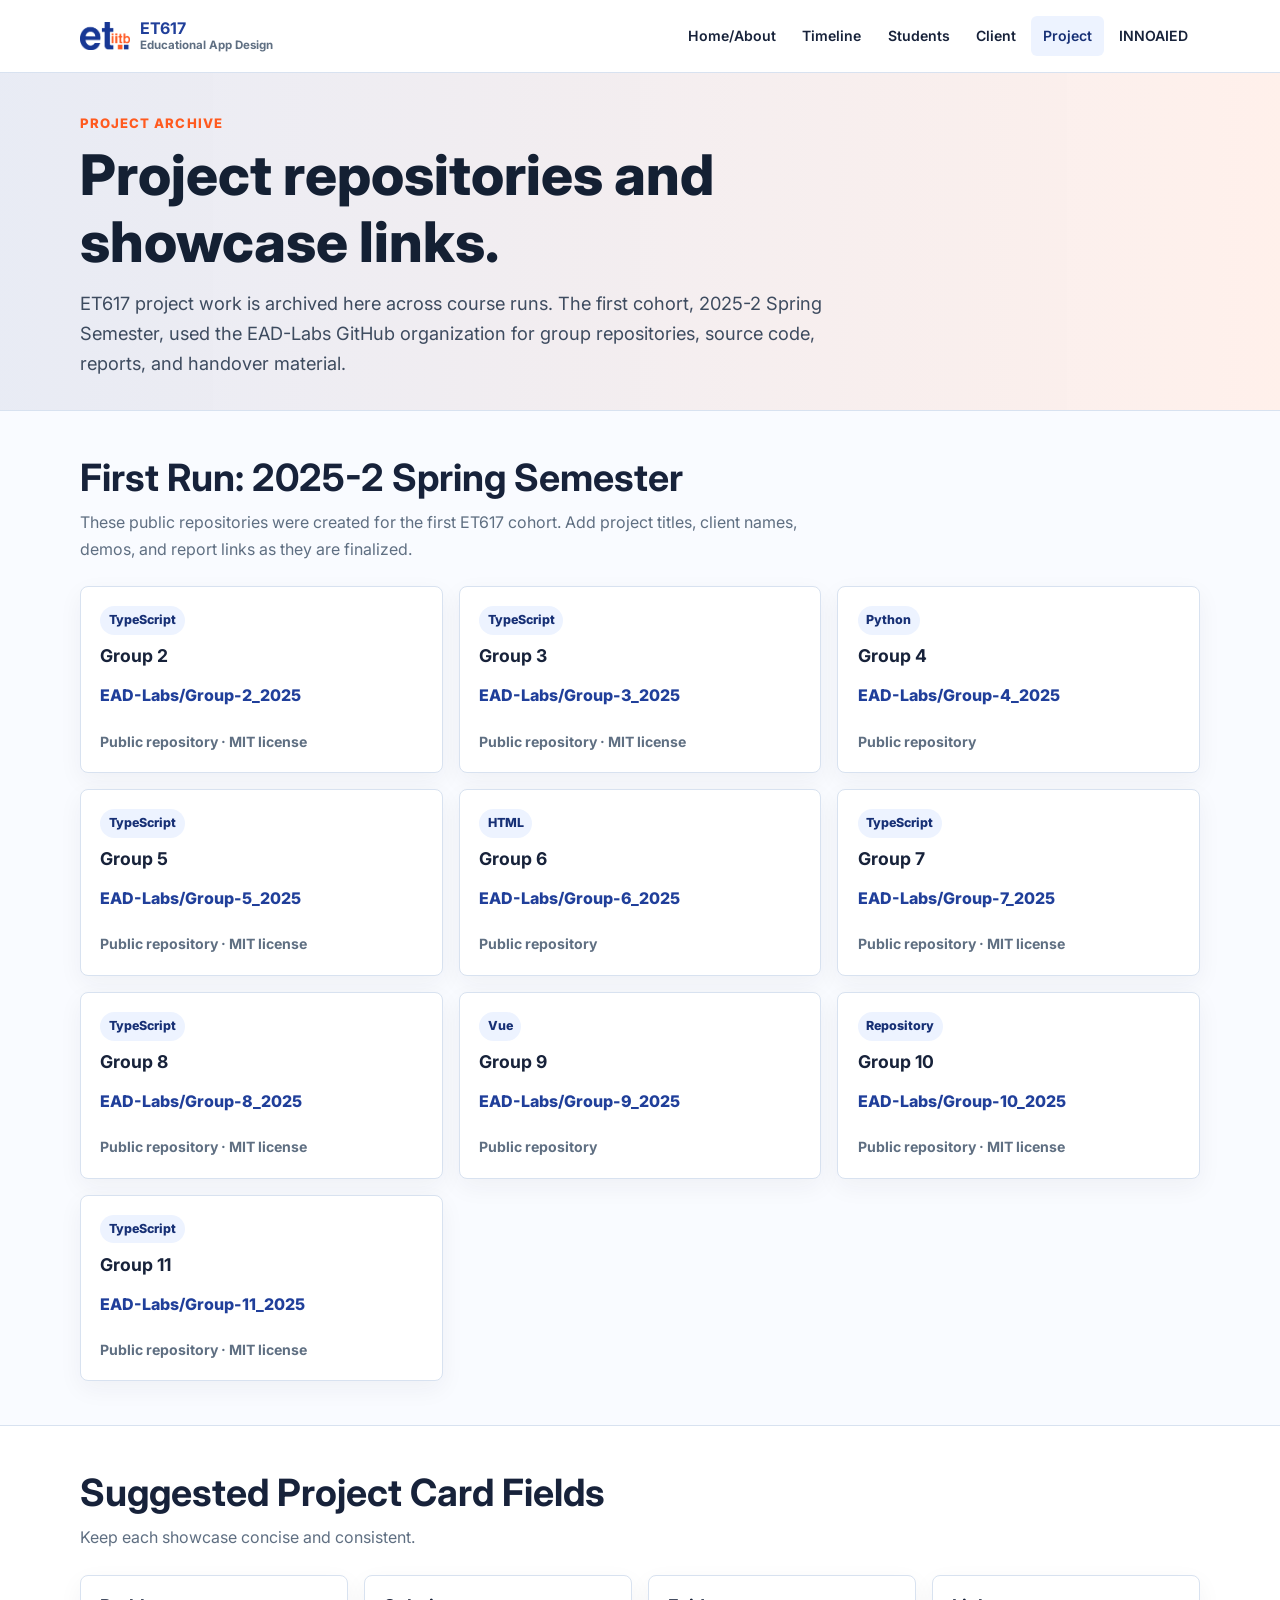
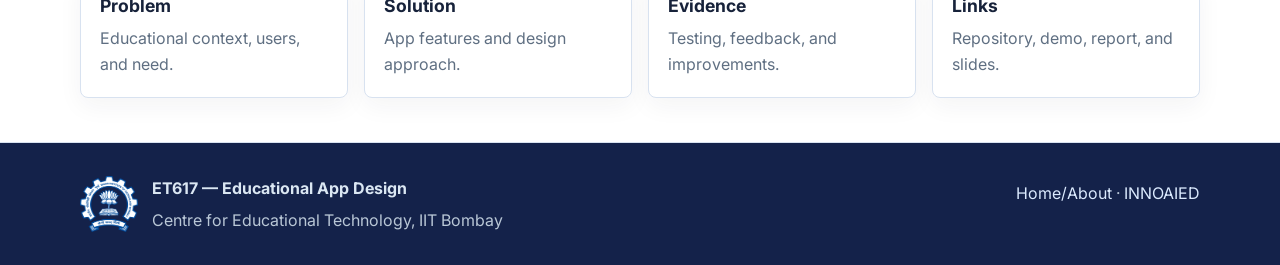
==== projects.html @ a7911dcd "Build ET617 course portal" ====
<!DOCTYPE html>
<html lang="en">
<head>
  <meta charset="UTF-8">
  <meta name="viewport" content="width=device-width, initial-scale=1.0">
  <meta name="description" content="ET617 project archive, repositories, and showcase links across course runs.">
  <title>Projects · ET617</title>
  <link rel="preconnect" href="https://fonts.googleapis.com">
  <link rel="preconnect" href="https://fonts.gstatic.com" crossorigin>
  <link href="https://fonts.googleapis.com/css2?family=Inter:wght@400;500;600;700;800&display=swap" rel="stylesheet">
  <link rel="stylesheet" href="style.css">
</head>
<body>
  <a class="skip-link" href="#main">Skip to main content</a>
  <header class="site-header"><nav class="nav-wrap" aria-label="Primary navigation"><a class="brand" href="index.html"><img src="logo/Et-Logo-2.png" alt="ET logo"><span><strong>ET617</strong><small>Educational App Design</small></span></a><input class="nav-toggle" type="checkbox" id="nav-toggle" aria-label="Toggle navigation"><label class="nav-button" for="nav-toggle" aria-label="Toggle navigation menu"><span aria-hidden="true"></span></label><ul class="nav-menu"><li><a href="index.html">Home/About</a></li><li><a href="timeline.html">Timeline</a></li><li><a href="students.html">Students</a></li><li><a href="clients.html">Client</a></li><li><a href="projects.html" aria-current="page">Project</a></li><li><a href="innoaied.html">INNOAIED</a></li></ul></nav></header>
  <main id="main">
    <section class="hero"><div class="container"><p class="eyebrow">Project archive</p><h1>Project repositories and showcase links.</h1><p class="lead">ET617 project work is archived here across course runs. The first cohort, 2025-2 Spring Semester, used the EAD-Labs GitHub organization for group repositories, source code, reports, and handover material.</p></div></section>
    <section class="section">
      <div class="container">
        <div class="section-header"><h2>First Run: 2025-2 Spring Semester</h2><p>These public repositories were created for the first ET617 cohort. Add project titles, client names, demos, and report links as they are finalized.</p></div>
        <div class="grid three">
          <article class="card repo-card"><span class="tag">TypeScript</span><h3>Group 2</h3><a href="https://github.com/EAD-Labs/Group-2_2025">EAD-Labs/Group-2_2025</a><p class="meta">Public repository · MIT license</p></article>
          <article class="card repo-card"><span class="tag">TypeScript</span><h3>Group 3</h3><a href="https://github.com/EAD-Labs/Group-3_2025">EAD-Labs/Group-3_2025</a><p class="meta">Public repository · MIT license</p></article>
          <article class="card repo-card"><span class="tag">Python</span><h3>Group 4</h3><a href="https://github.com/EAD-Labs/Group-4_2025">EAD-Labs/Group-4_2025</a><p class="meta">Public repository</p></article>
          <article class="card repo-card"><span class="tag">TypeScript</span><h3>Group 5</h3><a href="https://github.com/EAD-Labs/Group-5_2025">EAD-Labs/Group-5_2025</a><p class="meta">Public repository · MIT license</p></article>
          <article class="card repo-card"><span class="tag">HTML</span><h3>Group 6</h3><a href="https://github.com/EAD-Labs/Group-6_2025">EAD-Labs/Group-6_2025</a><p class="meta">Public repository</p></article>
          <article class="card repo-card"><span class="tag">TypeScript</span><h3>Group 7</h3><a href="https://github.com/EAD-Labs/Group-7_2025">EAD-Labs/Group-7_2025</a><p class="meta">Public repository · MIT license</p></article>
          <article class="card repo-card"><span class="tag">TypeScript</span><h3>Group 8</h3><a href="https://github.com/EAD-Labs/Group-8_2025">EAD-Labs/Group-8_2025</a><p class="meta">Public repository · MIT license</p></article>
          <article class="card repo-card"><span class="tag">Vue</span><h3>Group 9</h3><a href="https://github.com/EAD-Labs/Group-9_2025">EAD-Labs/Group-9_2025</a><p class="meta">Public repository</p></article>
          <article class="card repo-card"><span class="tag">Repository</span><h3>Group 10</h3><a href="https://github.com/EAD-Labs/Group-10_2025">EAD-Labs/Group-10_2025</a><p class="meta">Public repository · MIT license</p></article>
          <article class="card repo-card"><span class="tag">TypeScript</span><h3>Group 11</h3><a href="https://github.com/EAD-Labs/Group-11_2025">EAD-Labs/Group-11_2025</a><p class="meta">Public repository · MIT license</p></article>
        </div>
      </div>
    </section>
    <section class="section alt">
      <div class="container">
        <div class="section-header"><h2>Suggested Project Card Fields</h2><p>Keep each showcase concise and consistent.</p></div>
        <div class="grid four">
          <article class="card"><h3>Problem</h3><p>Educational context, users, and need.</p></article>
          <article class="card"><h3>Solution</h3><p>App features and design approach.</p></article>
          <article class="card"><h3>Evidence</h3><p>Testing, feedback, and improvements.</p></article>
          <article class="card"><h3>Links</h3><p>Repository, demo, report, and slides.</p></article>
        </div>
      </div>
    </section>
  </main>
  <footer class="site-footer"><div class="container footer-grid"><div class="footer-brand"><img src="logo/iitb logo dark blue and white.png" alt="IIT Bombay logo"><div><strong>ET617 — Educational App Design</strong><p>Centre for Educational Technology, IIT Bombay</p></div></div><p><a href="index.html">Home/About</a> · <a href="innoaied.html">INNOAIED</a></p></div></footer>
</body>
</html>
---- style.css ----
:root {
  --bg: #f9fbff;
  --surface: #ffffff;
  --surface-soft: #edf3ff;
  --text: #17223a;
  --muted: #5f6f82;
  --line: #d8e2f0;
  --blue: #203f9a;
  --blue-dark: #173075;
  --orange: #ff5a1f;
  --maroon: #9c1636;
  --gold: #b7791f;
  --green: #26724b;
  --radius: 8px;
  --shadow: 0 12px 32px rgba(31, 41, 55, 0.08);
  --max: 1120px;
}

* {
  box-sizing: border-box;
}

html {
  font-size: 16px;
  scroll-behavior: smooth;
}

body {
  margin: 0;
  font-family: "Inter", system-ui, -apple-system, BlinkMacSystemFont, "Segoe UI", sans-serif;
  color: var(--text);
  background: var(--bg);
  line-height: 1.65;
}

a {
  color: var(--blue);
  text-decoration: none;
}

a:hover {
  color: var(--blue-dark);
  text-decoration: underline;
}

a:focus-visible,
button:focus-visible,
input:focus-visible {
  outline: 3px solid rgba(21, 94, 159, 0.35);
  outline-offset: 3px;
}

img {
  max-width: 100%;
  height: auto;
}

.skip-link {
  position: absolute;
  left: 1rem;
  top: -4rem;
  z-index: 10;
  padding: 0.65rem 0.9rem;
  background: var(--blue);
  color: #fff;
  border-radius: var(--radius);
}

.skip-link:focus {
  top: 1rem;
}

.site-header {
  position: sticky;
  top: 0;
  z-index: 8;
  background: rgba(255, 255, 255, 0.96);
  border-bottom: 1px solid var(--line);
}

.nav-wrap {
  width: min(var(--max), calc(100% - 2rem));
  margin: 0 auto;
  min-height: 72px;
  display: flex;
  align-items: center;
  justify-content: space-between;
  gap: 1rem;
}

.brand {
  display: inline-flex;
  align-items: center;
  gap: 0.65rem;
  line-height: 1.2;
  color: var(--text);
  font-weight: 800;
  letter-spacing: 0;
}

.brand:hover {
  text-decoration: none;
}

.brand img {
  width: 3.1rem;
  height: auto;
  flex: 0 0 auto;
}

.brand span {
  display: grid;
  gap: 0.05rem;
}

.brand strong {
  color: var(--blue);
  font-size: 1rem;
}

.brand small {
  color: var(--muted);
  font-size: 0.72rem;
  font-weight: 700;
}

.nav-toggle {
  position: absolute;
  opacity: 0;
  pointer-events: none;
}

.nav-button {
  display: inline-flex;
  width: 2.75rem;
  height: 2.75rem;
  align-items: center;
  justify-content: center;
  border: 1px solid var(--line);
  border-radius: var(--radius);
  background: var(--surface);
  color: var(--text);
  cursor: pointer;
}

.nav-toggle:focus-visible + .nav-button {
  outline: 3px solid rgba(21, 94, 159, 0.35);
  outline-offset: 3px;
}

.nav-button span,
.nav-button span::before,
.nav-button span::after {
  display: block;
  width: 1.25rem;
  height: 2px;
  background: currentColor;
  content: "";
  position: relative;
}

.nav-button span::before {
  position: absolute;
  top: -7px;
}

.nav-button span::after {
  position: absolute;
  top: 7px;
}

.nav-menu {
  position: absolute;
  left: 1rem;
  right: 1rem;
  top: 72px;
  display: none;
  margin: 0;
  padding: 0.75rem;
  list-style: none;
  background: var(--surface);
  border: 1px solid var(--line);
  border-radius: var(--radius);
  box-shadow: var(--shadow);
}

.nav-toggle:checked ~ .nav-menu {
  display: grid;
  gap: 0.2rem;
}

.nav-menu a {
  display: block;
  padding: 0.7rem 0.8rem;
  border-radius: 6px;
  color: var(--text);
  font-size: 0.95rem;
  font-weight: 600;
}

.nav-menu a:hover,
.nav-menu a[aria-current="page"] {
  background: var(--surface-soft);
  color: var(--blue-dark);
  text-decoration: none;
}

.container {
  width: min(var(--max), calc(100% - 2rem));
  margin: 0 auto;
}

.hero {
  padding: 2.1rem 0 1.65rem;
  background:
    linear-gradient(90deg, rgba(32, 63, 154, 0.1), rgba(255, 90, 31, 0.09)),
    var(--surface);
  border-bottom: 1px solid var(--line);
}

.hero-grid {
  display: grid;
  gap: 1.35rem;
}

.hero-grid.split {
  align-items: center;
}

.hero-copy {
  max-width: 860px;
  margin: 0 auto;
  text-align: center;
}

.hero-copy.left {
  margin: 0;
  text-align: left;
}

.hero-copy.left .lead,
.hero-copy.left h1 {
  margin-inline: 0;
}

.hero-copy.left .hero-actions {
  justify-content: flex-start;
}

.home-hero,
.inno-hero {
  background:
    linear-gradient(90deg, rgba(32, 63, 154, 0.12), rgba(38, 114, 75, 0.08)),
    var(--surface);
}

.brand-panel {
  display: grid;
  grid-template-columns: repeat(3, minmax(0, 1fr));
  gap: 0.85rem;
  align-items: center;
  padding: 1rem;
  background: rgba(255, 255, 255, 0.82);
  border: 1px solid var(--line);
  border-radius: var(--radius);
  box-shadow: 0 8px 24px rgba(31, 41, 55, 0.05);
}

.brand-panel img {
  width: 100%;
  max-height: 5.4rem;
  object-fit: contain;
}

.inno-logos {
  border-left: 5px solid var(--green);
}

.hero-iitb-logo {
  display: block;
  width: 4.25rem;
  height: auto;
  margin: 0 auto 0.85rem;
}

.hero-copy h1,
.hero-copy .lead {
  margin-inline: auto;
}

.hero-logo {
  display: block;
  width: min(100%, 520px);
  height: auto;
  margin-bottom: 1.15rem;
}

.eyebrow {
  margin: 0 0 0.45rem;
  color: var(--orange);
  font-size: 0.82rem;
  font-weight: 800;
  letter-spacing: 0.08em;
  text-transform: uppercase;
}

h1,
h2,
h3 {
  line-height: 1.2;
  letter-spacing: 0;
}

h1 {
  max-width: 820px;
  margin: 0;
  color: #142033;
  font-size: clamp(1.9rem, 5vw, 3.5rem);
  font-weight: 800;
}

h1 span {
  display: block;
  color: var(--blue);
  font-size: 0.52em;
  letter-spacing: 0.08em;
  text-transform: uppercase;
}

.lead {
  max-width: 760px;
  margin: 0.75rem 0 0;
  color: #3d4b5f;
  font-size: clamp(1rem, 1.6vw, 1.14rem);
}

.hero-actions {
  display: flex;
  flex-wrap: wrap;
  gap: 0.75rem;
  margin-top: 1.6rem;
  justify-content: center;
}

.hero-stats {
  display: grid;
  grid-template-columns: repeat(3, minmax(0, 1fr));
  gap: 1px;
  max-width: 760px;
  margin: 0.35rem auto 0;
  overflow: hidden;
  border: 1px solid var(--line);
  border-radius: var(--radius);
  background: var(--line);
  box-shadow: 0 8px 24px rgba(31, 41, 55, 0.05);
}

.hero-stats div {
  padding: 0.9rem 0.75rem;
  background: rgba(255, 255, 255, 0.82);
  text-align: center;
}

.hero-stats strong {
  display: block;
  color: var(--blue);
  font-size: 1.45rem;
  line-height: 1;
}

.hero-stats span {
  display: block;
  margin-top: 0.25rem;
  color: var(--muted);
  font-size: 0.82rem;
  font-weight: 800;
}

@media (max-width: 520px) {
  .hero-stats {
    grid-template-columns: 1fr;
  }
}

.quick-links {
  display: grid;
  gap: 0.55rem;
  margin: 1.4rem 0 0;
  padding: 0;
  list-style: none;
}

.quick-links a {
  display: inline-flex;
  align-items: center;
  gap: 0.4rem;
  font-weight: 800;
}

.quick-links a::before {
  width: 0.45rem;
  height: 0.45rem;
  border-radius: 50%;
  background: var(--orange);
  content: "";
}

.button {
  display: inline-flex;
  min-height: 2.75rem;
  align-items: center;
  justify-content: center;
  padding: 0.7rem 1rem;
  border: 1px solid var(--blue);
  border-radius: var(--radius);
  background: var(--blue);
  color: #fff;
  font-weight: 700;
}

.button:hover {
  background: var(--blue-dark);
  color: #fff;
  text-decoration: none;
}

.button.secondary {
  background: var(--surface);
  color: var(--blue);
}

.button.secondary:hover {
  background: var(--surface-soft);
  color: var(--blue-dark);
}

.hero-panel {
  align-self: start;
  padding: 1.2rem;
  background: var(--surface);
  border: 1px solid var(--line);
  border-left: 5px solid var(--orange);
  border-radius: var(--radius);
  box-shadow: var(--shadow);
}

.hero-panel dl {
  display: grid;
  gap: 0.75rem;
  margin: 0;
}

.hero-panel dt {
  color: var(--muted);
  font-size: 0.78rem;
  font-weight: 800;
  text-transform: uppercase;
}

.hero-panel dd {
  margin: 0;
  font-weight: 700;
}

.section {
  padding: 2.75rem 0;
}

.section.alt {
  background: var(--surface);
  border-block: 1px solid var(--line);
}

.section-header {
  max-width: 760px;
  margin-bottom: 1.5rem;
}

.section-header h2 {
  margin: 0 0 0.55rem;
  font-size: clamp(1.6rem, 4vw, 2.35rem);
}

.section-header p {
  margin: 0;
  color: var(--muted);
}

.course-summary {
  max-width: 900px;
  padding: 1.35rem;
  background: var(--surface);
  border: 1px solid var(--line);
  border-left: 5px solid var(--blue);
  border-radius: var(--radius);
  box-shadow: 0 8px 24px rgba(31, 41, 55, 0.05);
}

.course-summary p {
  margin: 0;
  color: #334155;
  font-size: 1.05rem;
}

.feature-row {
  display: grid;
  gap: 1.2rem;
  align-items: start;
}

.section-header.compact {
  margin-bottom: 1rem;
}

.image-placeholder {
  display: grid;
  min-height: 220px;
  margin: 0;
  padding: 1rem;
  place-items: center;
  border: 1px dashed #9eb0c4;
  border-radius: var(--radius);
  background:
    linear-gradient(135deg, rgba(32, 63, 154, 0.08), rgba(255, 90, 31, 0.06)),
    #fbfdff;
  color: var(--muted);
  text-align: center;
}

.image-placeholder.tall {
  min-height: 100%;
}

.image-placeholder.hero-photo {
  min-height: 260px;
}

.image-placeholder span {
  max-width: 18rem;
  font-size: 0.9rem;
  font-weight: 800;
}

.photo-strip {
  display: grid;
  gap: 1rem;
  margin-top: 1rem;
}

.people-grid,
.summit-grid,
.resource-note {
  margin-top: 1rem;
}

.grid {
  display: grid;
  gap: 1rem;
}

.grid.two,
.grid.three,
.grid.four {
  grid-template-columns: 1fr;
}

.card {
  padding: 1.2rem;
  background: var(--surface);
  border: 1px solid var(--line);
  border-radius: var(--radius);
  box-shadow: 0 8px 24px rgba(31, 41, 55, 0.05);
}

.card:hover {
  border-color: rgba(21, 94, 159, 0.35);
}

.card h3 {
  margin: 0 0 0.55rem;
  font-size: 1.1rem;
}

.card p,
.card ul,
.card ol {
  margin-block: 0.45rem 0;
  color: var(--muted);
}

.card ul,
.card ol {
  padding-left: 1.2rem;
}

.card .meta {
  margin-top: 0.85rem;
  color: var(--muted);
  font-size: 0.88rem;
  font-weight: 700;
}

.repo-card {
  display: grid;
  gap: 0.45rem;
}

.repo-card a {
  font-weight: 800;
}

.repo-card .tag {
  width: fit-content;
  margin-bottom: 0.2rem;
}

.tag {
  display: inline-flex;
  margin-bottom: 0.75rem;
  padding: 0.25rem 0.55rem;
  border-radius: 999px;
  background: var(--surface-soft);
  color: var(--blue-dark);
  font-size: 0.78rem;
  font-weight: 800;
}

.stat-card {
  display: grid;
  gap: 0.25rem;
}

.stat-card strong {
  color: var(--blue);
  font-size: clamp(1.4rem, 3vw, 2rem);
  line-height: 1.1;
}

.stat-card span {
  color: var(--muted);
  font-size: 0.9rem;
  font-weight: 700;
}

.highlight-card {
  border-left: 5px solid var(--orange);
}

.notice {
  padding: 1rem;
  border-left: 5px solid var(--gold);
  border-radius: var(--radius);
  background: #fff8eb;
}

.notice p {
  margin: 0;
}

.timeline {
  display: grid;
  gap: 1rem;
}

.timeline-card {
  position: relative;
  padding: 1.2rem;
  background: var(--surface);
  border: 1px solid var(--line);
  border-left: 5px solid var(--blue);
  border-radius: var(--radius);
}

.timeline-card strong {
  color: var(--orange);
  font-size: 0.85rem;
}

.timeline-card h3 {
  margin: 0.25rem 0 0.4rem;
}

.timeline-card p {
  margin: 0;
  color: var(--muted);
}

.phase-strip {
  display: grid;
  gap: 1rem;
}

.phase-strip article {
  padding: 1rem;
  background: var(--surface);
  border: 1px solid var(--line);
  border-top: 5px solid var(--blue);
  border-radius: var(--radius);
  box-shadow: 0 8px 24px rgba(31, 41, 55, 0.05);
}

.phase-strip strong {
  display: inline-grid;
  width: 2rem;
  height: 2rem;
  margin-bottom: 0.8rem;
  place-items: center;
  border-radius: 50%;
  background: var(--blue);
  color: #fff;
}

.phase-strip span {
  display: block;
  color: #142033;
  font-weight: 800;
}

.phase-strip p {
  margin: 0.35rem 0 0;
  color: var(--muted);
}

.gantt-wrap {
  overflow-x: auto;
  padding-bottom: 0.4rem;
}

.gantt {
  display: grid;
  grid-template-columns: minmax(150px, 1.5fr) repeat(15, minmax(64px, 1fr));
  grid-auto-rows: minmax(58px, auto);
  min-width: 1120px;
  overflow: hidden;
  border: 1px solid var(--line);
  border-radius: var(--radius);
  background: var(--surface);
  box-shadow: 0 8px 24px rgba(31, 41, 55, 0.05);
}

.gantt-corner,
.gantt-week,
.gantt-label {
  display: flex;
  align-items: center;
  padding: 0.7rem;
  border-right: 1px solid var(--line);
  border-bottom: 1px solid var(--line);
}

.gantt-corner,
.gantt-week {
  background: var(--surface-soft);
  color: #142033;
  font-size: 0.78rem;
  font-weight: 800;
  text-transform: uppercase;
}

.gantt-week {
  justify-content: center;
}

.gantt-label {
  color: #334155;
  font-weight: 800;
}

.gantt-bar,
.gantt-milestone {
  align-self: center;
  margin: 0.45rem;
  padding: 0.55rem 0.65rem;
  border-radius: 999px;
  color: #fff;
  font-size: 0.82rem;
  font-weight: 800;
  line-height: 1.2;
  text-align: center;
}

.gantt-bar.setup {
  background: var(--blue);
}

.gantt-bar.discovery {
  background: #0f766e;
}

.gantt-bar.prototype {
  background: var(--orange);
}

.gantt-bar.delivery {
  background: #6b46c1;
}

.gantt-bar.stabilize {
  background: var(--green);
}

.gantt-milestone {
  justify-self: center;
  min-width: 3.9rem;
  border-radius: var(--radius);
  background: var(--maroon);
}

.gantt-milestone.final {
  background: #14224a;
}

.milestone-grid {
  display: grid;
  gap: 1rem;
}

.milestone-card {
  padding: 1.1rem;
  background: var(--surface);
  border: 1px solid var(--line);
  border-radius: var(--radius);
  box-shadow: 0 8px 24px rgba(31, 41, 55, 0.05);
}

.milestone-card span {
  color: var(--orange);
  font-size: 0.8rem;
  font-weight: 800;
  text-transform: uppercase;
}

.milestone-card h3 {
  margin: 0.35rem 0;
}

.milestone-card p {
  margin: 0;
  color: var(--muted);
}

.milestone-card strong {
  display: block;
  margin-top: 0.9rem;
  color: var(--blue-dark);
  font-size: 0.88rem;
}

.phase {
  margin-top: 1.75rem;
}

.phase h2 {
  margin-bottom: 0.8rem;
  padding-bottom: 0.5rem;
  border-bottom: 1px solid var(--line);
  font-size: 1.35rem;
}

.policy-card {
  border-top: 5px solid var(--blue);
}

.policy-card.security {
  border-top-color: var(--maroon);
}

.policy-card.ethics {
  border-top-color: var(--blue);
}

.policy-card.access {
  border-top-color: var(--green);
}

.policy-card.ai {
  border-top-color: var(--gold);
}

.policy-card.plagiarism {
  border-top-color: #6b46c1;
}

.policy-card.ipr {
  border-top-color: #0f766e;
}

.rubric {
  width: 100%;
  border-collapse: collapse;
  background: var(--surface);
  border: 1px solid var(--line);
  border-radius: var(--radius);
  overflow: hidden;
}

.rubric th,
.rubric td {
  padding: 0.8rem;
  border-bottom: 1px solid var(--line);
  text-align: left;
  vertical-align: top;
}

.rubric th {
  background: var(--surface-soft);
  color: #142033;
}

.table-wrap {
  overflow-x: auto;
}

.project-placeholder {
  display: grid;
  min-height: 170px;
  place-items: center;
  border: 1px dashed #9eb0c4;
  border-radius: var(--radius);
  background: #fbfdff;
  color: var(--muted);
  text-align: center;
}

.site-footer {
  padding: 2rem 0;
  background: #14224a;
  color: #dbe7f3;
}

.footer-grid {
  display: grid;
  gap: 1rem;
}

.site-footer a {
  color: #dbeafe;
}

.site-footer p {
  margin: 0.35rem 0 0;
  color: #b9c7d6;
}

.footer-brand {
  display: flex;
  align-items: center;
  gap: 0.9rem;
}

.footer-brand img {
  width: 3.6rem;
  height: auto;
  flex: 0 0 auto;
}

@media (min-width: 760px) {
  .nav-button {
    display: none;
  }

  .nav-menu {
    position: static;
    display: flex;
    flex-wrap: wrap;
    justify-content: flex-end;
    gap: 0.1rem;
    padding: 0;
    border: 0;
    box-shadow: none;
    background: transparent;
  }

  .nav-menu a {
    padding: 0.5rem 0.65rem;
    font-size: 0.88rem;
  }

  .hero {
    padding: 2.5rem 0 2rem;
  }

  .hero-grid {
    grid-template-columns: minmax(0, 1fr);
    align-items: center;
  }

  .hero-grid.split {
    grid-template-columns: minmax(0, 1.5fr) minmax(280px, 0.7fr);
  }

  .grid.two {
    grid-template-columns: repeat(2, minmax(0, 1fr));
  }

  .grid.three {
    grid-template-columns: repeat(3, minmax(0, 1fr));
  }

  .grid.four {
    grid-template-columns: repeat(4, minmax(0, 1fr));
  }

  .phase-strip {
    grid-template-columns: repeat(4, minmax(0, 1fr));
  }

  .feature-row {
    grid-template-columns: minmax(0, 1.35fr) minmax(260px, 0.65fr);
  }

  .photo-strip {
    grid-template-columns: repeat(3, minmax(0, 1fr));
  }

  .milestone-grid {
    grid-template-columns: repeat(2, minmax(0, 1fr));
  }

  .timeline {
    position: relative;
    padding-left: 1.25rem;
  }

  .timeline::before {
    position: absolute;
    inset: 0 auto 0 0;
    width: 3px;
    background: var(--line);
    content: "";
  }

  .timeline-card::before {
    position: absolute;
    left: -1.58rem;
    top: 1.35rem;
    width: 0.8rem;
    height: 0.8rem;
    border: 3px solid var(--blue);
    border-radius: 50%;
    background: var(--surface);
    content: "";
  }

  .footer-grid {
    grid-template-columns: 1fr auto;
    align-items: start;
  }
}

@media (min-width: 1040px) {
  .nav-menu a {
    padding-inline: 0.78rem;
  }
}
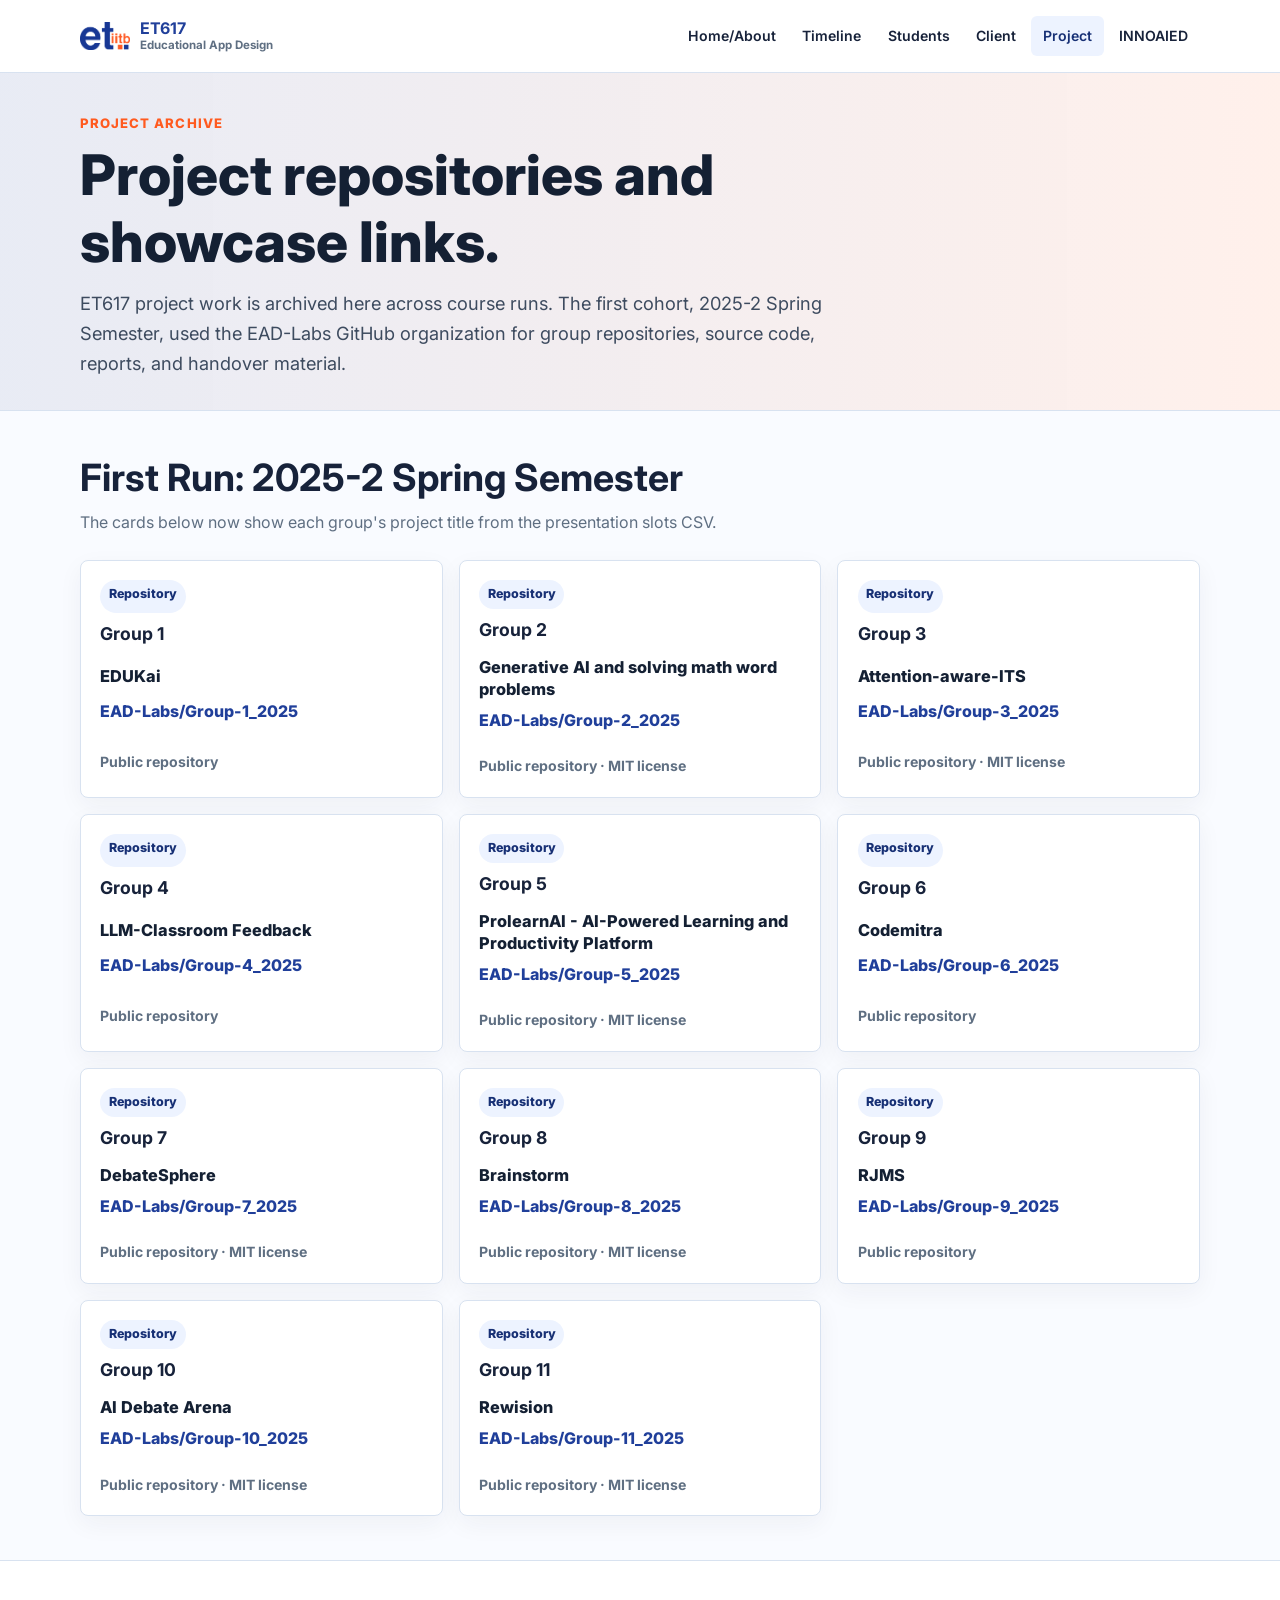
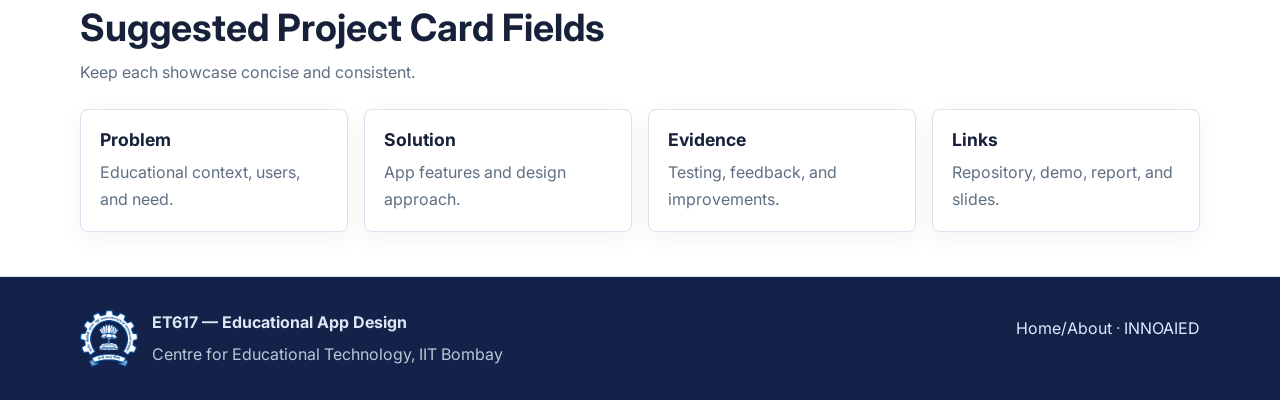
==== commit fa044682: "Build ET617 course portal" ====
--- a/projects.html
+++ b/projects.html
@@ -17,18 +17,19 @@
     <section class="hero"><div class="container"><p class="eyebrow">Project archive</p><h1>Project repositories and showcase links.</h1><p class="lead">ET617 project work is archived here across course runs. The first cohort, 2025-2 Spring Semester, used the EAD-Labs GitHub organization for group repositories, source code, reports, and handover material.</p></div></section>
     <section class="section">
       <div class="container">
-        <div class="section-header"><h2>First Run: 2025-2 Spring Semester</h2><p>These public repositories were created for the first ET617 cohort. Add project titles, client names, demos, and report links as they are finalized.</p></div>
+        <div class="section-header"><h2>First Run: 2025-2 Spring Semester</h2><p>The cards below now show each group's project title from the presentation slots CSV.</p></div>
         <div class="grid three">
-          <article class="card repo-card"><span class="tag">TypeScript</span><h3>Group 2</h3><a href="https://github.com/EAD-Labs/Group-2_2025">EAD-Labs/Group-2_2025</a><p class="meta">Public repository · MIT license</p></article>
-          <article class="card repo-card"><span class="tag">TypeScript</span><h3>Group 3</h3><a href="https://github.com/EAD-Labs/Group-3_2025">EAD-Labs/Group-3_2025</a><p class="meta">Public repository · MIT license</p></article>
-          <article class="card repo-card"><span class="tag">Python</span><h3>Group 4</h3><a href="https://github.com/EAD-Labs/Group-4_2025">EAD-Labs/Group-4_2025</a><p class="meta">Public repository</p></article>
-          <article class="card repo-card"><span class="tag">TypeScript</span><h3>Group 5</h3><a href="https://github.com/EAD-Labs/Group-5_2025">EAD-Labs/Group-5_2025</a><p class="meta">Public repository · MIT license</p></article>
-          <article class="card repo-card"><span class="tag">HTML</span><h3>Group 6</h3><a href="https://github.com/EAD-Labs/Group-6_2025">EAD-Labs/Group-6_2025</a><p class="meta">Public repository</p></article>
-          <article class="card repo-card"><span class="tag">TypeScript</span><h3>Group 7</h3><a href="https://github.com/EAD-Labs/Group-7_2025">EAD-Labs/Group-7_2025</a><p class="meta">Public repository · MIT license</p></article>
-          <article class="card repo-card"><span class="tag">TypeScript</span><h3>Group 8</h3><a href="https://github.com/EAD-Labs/Group-8_2025">EAD-Labs/Group-8_2025</a><p class="meta">Public repository · MIT license</p></article>
-          <article class="card repo-card"><span class="tag">Vue</span><h3>Group 9</h3><a href="https://github.com/EAD-Labs/Group-9_2025">EAD-Labs/Group-9_2025</a><p class="meta">Public repository</p></article>
-          <article class="card repo-card"><span class="tag">Repository</span><h3>Group 10</h3><a href="https://github.com/EAD-Labs/Group-10_2025">EAD-Labs/Group-10_2025</a><p class="meta">Public repository · MIT license</p></article>
-          <article class="card repo-card"><span class="tag">TypeScript</span><h3>Group 11</h3><a href="https://github.com/EAD-Labs/Group-11_2025">EAD-Labs/Group-11_2025</a><p class="meta">Public repository · MIT license</p></article>
+          <article class="card repo-card"><span class="tag">Repository</span><h3>Group 1</h3><p class="project-title">EDUKai</p><a href="https://github.com/EAD-Labs/Group-1_2025">EAD-Labs/Group-1_2025</a><p class="meta">Public repository</p></article>
+          <article class="card repo-card"><span class="tag">Repository</span><h3>Group 2</h3><p class="project-title">Generative AI and solving math word problems</p><a href="https://github.com/EAD-Labs/Group-2_2025">EAD-Labs/Group-2_2025</a><p class="meta">Public repository · MIT license</p></article>
+          <article class="card repo-card"><span class="tag">Repository</span><h3>Group 3</h3><p class="project-title">Attention-aware-ITS</p><a href="https://github.com/EAD-Labs/Group-3_2025">EAD-Labs/Group-3_2025</a><p class="meta">Public repository · MIT license</p></article>
+          <article class="card repo-card"><span class="tag">Repository</span><h3>Group 4</h3><p class="project-title">LLM-Classroom Feedback</p><a href="https://github.com/EAD-Labs/Group-4_2025">EAD-Labs/Group-4_2025</a><p class="meta">Public repository</p></article>
+          <article class="card repo-card"><span class="tag">Repository</span><h3>Group 5</h3><p class="project-title">ProlearnAI - AI-Powered Learning and Productivity Platform</p><a href="https://github.com/EAD-Labs/Group-5_2025">EAD-Labs/Group-5_2025</a><p class="meta">Public repository · MIT license</p></article>
+          <article class="card repo-card"><span class="tag">Repository</span><h3>Group 6</h3><p class="project-title">Codemitra</p><a href="https://github.com/EAD-Labs/Group-6_2025">EAD-Labs/Group-6_2025</a><p class="meta">Public repository</p></article>
+          <article class="card repo-card"><span class="tag">Repository</span><h3>Group 7</h3><p class="project-title">DebateSphere</p><a href="https://github.com/EAD-Labs/Group-7_2025">EAD-Labs/Group-7_2025</a><p class="meta">Public repository · MIT license</p></article>
+          <article class="card repo-card"><span class="tag">Repository</span><h3>Group 8</h3><p class="project-title">Brainstorm</p><a href="https://github.com/EAD-Labs/Group-8_2025">EAD-Labs/Group-8_2025</a><p class="meta">Public repository · MIT license</p></article>
+          <article class="card repo-card"><span class="tag">Repository</span><h3>Group 9</h3><p class="project-title">RJMS</p><a href="https://github.com/EAD-Labs/Group-9_2025">EAD-Labs/Group-9_2025</a><p class="meta">Public repository</p></article>
+          <article class="card repo-card"><span class="tag">Repository</span><h3>Group 10</h3><p class="project-title">AI Debate Arena</p><a href="https://github.com/EAD-Labs/Group-10_2025">EAD-Labs/Group-10_2025</a><p class="meta">Public repository · MIT license</p></article>
+          <article class="card repo-card"><span class="tag">Repository</span><h3>Group 11</h3><p class="project-title">Rewision</p><a href="https://github.com/EAD-Labs/Group-11_2025">EAD-Labs/Group-11_2025</a><p class="meta">Public repository · MIT license</p></article>
         </div>
       </div>
     </section>
--- a/style.css
+++ b/style.css
@@ -605,6 +605,14 @@
   gap: 0.45rem;
 }
 
+.repo-card .project-title {
+  margin: 0;
+  color: #142033;
+  font-size: 1.02rem;
+  font-weight: 800;
+  line-height: 1.35;
+}
+
 .repo-card a {
   font-weight: 800;
 }
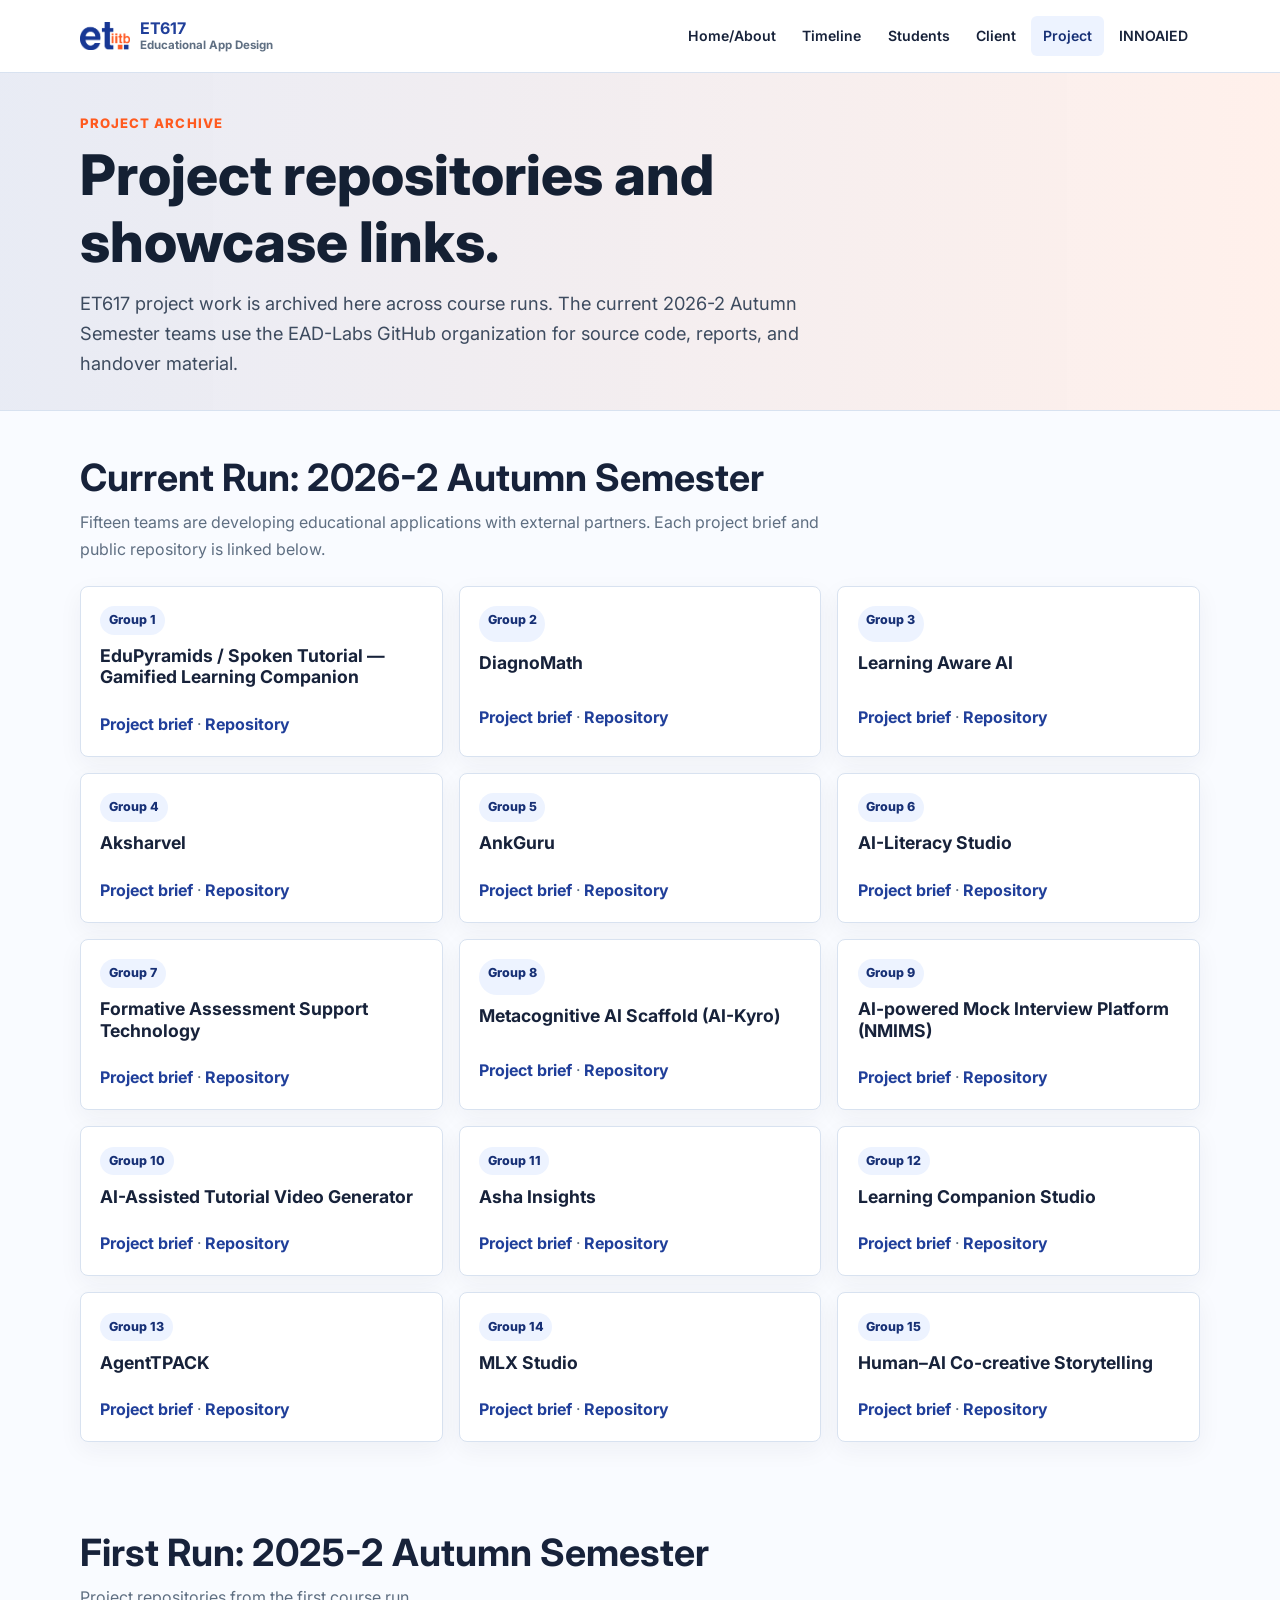
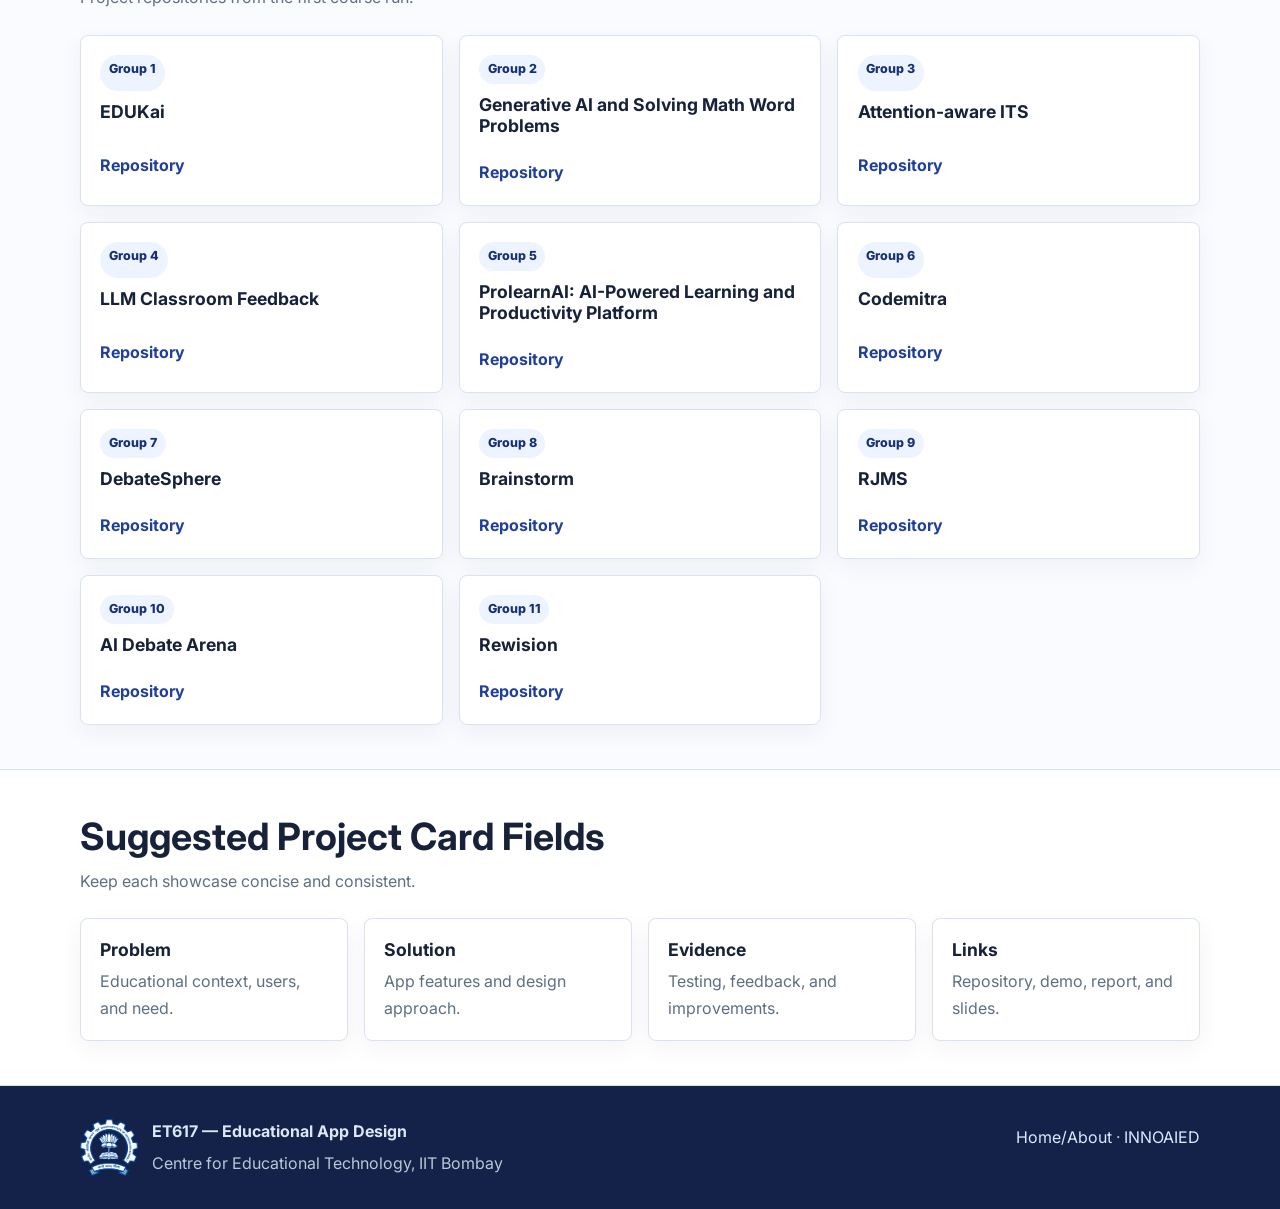
==== commit d6798166: "Update ET617 project archive for 2026 autumn semester" ====
--- a/projects.html
+++ b/projects.html
@@ -14,22 +14,44 @@
   <a class="skip-link" href="#main">Skip to main content</a>
   <header class="site-header"><nav class="nav-wrap" aria-label="Primary navigation"><a class="brand" href="index.html"><img src="logo/Et-Logo-2.png" alt="ET logo"><span><strong>ET617</strong><small>Educational App Design</small></span></a><input class="nav-toggle" type="checkbox" id="nav-toggle" aria-label="Toggle navigation"><label class="nav-button" for="nav-toggle" aria-label="Toggle navigation menu"><span aria-hidden="true"></span></label><ul class="nav-menu"><li><a href="index.html">Home/About</a></li><li><a href="timeline.html">Timeline</a></li><li><a href="students.html">Students</a></li><li><a href="clients.html">Client</a></li><li><a href="projects.html" aria-current="page">Project</a></li><li><a href="innoaied.html">INNOAIED</a></li></ul></nav></header>
   <main id="main">
-    <section class="hero"><div class="container"><p class="eyebrow">Project archive</p><h1>Project repositories and showcase links.</h1><p class="lead">ET617 project work is archived here across course runs. The first cohort, 2025-2 Spring Semester, used the EAD-Labs GitHub organization for group repositories, source code, reports, and handover material.</p></div></section>
+    <section class="hero"><div class="container"><p class="eyebrow">Project archive</p><h1>Project repositories and showcase links.</h1><p class="lead">ET617 project work is archived here across course runs. The current 2026-2 Autumn Semester teams use the EAD-Labs GitHub organization for source code, reports, and handover material.</p></div></section>
     <section class="section">
       <div class="container">
-        <div class="section-header"><h2>First Run: 2025-2 Spring Semester</h2><p>The cards below now show each group's project title from the presentation slots CSV.</p></div>
+        <div class="section-header"><h2>Current Run: 2026-2 Autumn Semester</h2><p>Fifteen teams are developing educational applications with external partners. Each project brief and public repository is linked below.</p></div>
         <div class="grid three">
-          <article class="card repo-card"><span class="tag">Repository</span><h3>Group 1</h3><p class="project-title">EDUKai</p><a href="https://github.com/EAD-Labs/Group-1_2025">EAD-Labs/Group-1_2025</a><p class="meta">Public repository</p></article>
-          <article class="card repo-card"><span class="tag">Repository</span><h3>Group 2</h3><p class="project-title">Generative AI and solving math word problems</p><a href="https://github.com/EAD-Labs/Group-2_2025">EAD-Labs/Group-2_2025</a><p class="meta">Public repository · MIT license</p></article>
-          <article class="card repo-card"><span class="tag">Repository</span><h3>Group 3</h3><p class="project-title">Attention-aware-ITS</p><a href="https://github.com/EAD-Labs/Group-3_2025">EAD-Labs/Group-3_2025</a><p class="meta">Public repository · MIT license</p></article>
-          <article class="card repo-card"><span class="tag">Repository</span><h3>Group 4</h3><p class="project-title">LLM-Classroom Feedback</p><a href="https://github.com/EAD-Labs/Group-4_2025">EAD-Labs/Group-4_2025</a><p class="meta">Public repository</p></article>
-          <article class="card repo-card"><span class="tag">Repository</span><h3>Group 5</h3><p class="project-title">ProlearnAI - AI-Powered Learning and Productivity Platform</p><a href="https://github.com/EAD-Labs/Group-5_2025">EAD-Labs/Group-5_2025</a><p class="meta">Public repository · MIT license</p></article>
-          <article class="card repo-card"><span class="tag">Repository</span><h3>Group 6</h3><p class="project-title">Codemitra</p><a href="https://github.com/EAD-Labs/Group-6_2025">EAD-Labs/Group-6_2025</a><p class="meta">Public repository</p></article>
-          <article class="card repo-card"><span class="tag">Repository</span><h3>Group 7</h3><p class="project-title">DebateSphere</p><a href="https://github.com/EAD-Labs/Group-7_2025">EAD-Labs/Group-7_2025</a><p class="meta">Public repository · MIT license</p></article>
-          <article class="card repo-card"><span class="tag">Repository</span><h3>Group 8</h3><p class="project-title">Brainstorm</p><a href="https://github.com/EAD-Labs/Group-8_2025">EAD-Labs/Group-8_2025</a><p class="meta">Public repository · MIT license</p></article>
-          <article class="card repo-card"><span class="tag">Repository</span><h3>Group 9</h3><p class="project-title">RJMS</p><a href="https://github.com/EAD-Labs/Group-9_2025">EAD-Labs/Group-9_2025</a><p class="meta">Public repository</p></article>
-          <article class="card repo-card"><span class="tag">Repository</span><h3>Group 10</h3><p class="project-title">AI Debate Arena</p><a href="https://github.com/EAD-Labs/Group-10_2025">EAD-Labs/Group-10_2025</a><p class="meta">Public repository · MIT license</p></article>
-          <article class="card repo-card"><span class="tag">Repository</span><h3>Group 11</h3><p class="project-title">Rewision</p><a href="https://github.com/EAD-Labs/Group-11_2025">EAD-Labs/Group-11_2025</a><p class="meta">Public repository · MIT license</p></article>
+          <article class="card repo-card"><span class="tag">Group 1</span><h3>EduPyramids / Spoken Tutorial — Gamified Learning Companion</h3><p><a href="https://drive.google.com/file/d/1wXu55NFgHudbJ5K7905BcjBAkNFj5jX5/view?usp=sharing" target="_blank" rel="noopener noreferrer"><strong>Project brief</strong></a> · <a href="https://github.com/EAD-Labs/Group-1_2026" target="_blank" rel="noopener noreferrer"><strong>Repository</strong></a></p></article>
+          <article class="card repo-card"><span class="tag">Group 2</span><h3>DiagnoMath</h3><p><a href="https://drive.google.com/file/d/1hL6HUPsRoAij-iHPkeNUE-doU4gIfpA5/view?usp=drivesdk" target="_blank" rel="noopener noreferrer"><strong>Project brief</strong></a> · <a href="https://github.com/EAD-Labs/Group-2_2026" target="_blank" rel="noopener noreferrer"><strong>Repository</strong></a></p></article>
+          <article class="card repo-card"><span class="tag">Group 3</span><h3>Learning Aware AI</h3><p><a href="https://drive.google.com/drive/folders/1e7I6nz3Yj66p7LkTa1J_SX1LEZyVBLC7" target="_blank" rel="noopener noreferrer"><strong>Project brief</strong></a> · <a href="https://github.com/EAD-Labs/Group-3_2026" target="_blank" rel="noopener noreferrer"><strong>Repository</strong></a></p></article>
+          <article class="card repo-card"><span class="tag">Group 4</span><h3>Aksharvel</h3><p><a href="https://drive.google.com/file/d/1GcbyF-Km1ncBhoTXoyvfoj1pt65zt9zv/view?usp=drive_link" target="_blank" rel="noopener noreferrer"><strong>Project brief</strong></a> · <a href="https://github.com/EAD-Labs/Group-4_2026" target="_blank" rel="noopener noreferrer"><strong>Repository</strong></a></p></article>
+          <article class="card repo-card"><span class="tag">Group 5</span><h3>AnkGuru</h3><p><a href="https://drive.google.com/file/d/1nSlOlCGspVmos731Q4QpE6Z-5h0dZJCc/view?usp=sharing" target="_blank" rel="noopener noreferrer"><strong>Project brief</strong></a> · <a href="https://github.com/EAD-Labs/Group-5_2026" target="_blank" rel="noopener noreferrer"><strong>Repository</strong></a></p></article>
+          <article class="card repo-card"><span class="tag">Group 6</span><h3>AI-Literacy Studio</h3><p><a href="https://drive.google.com/file/d/1mlA5IwBJ6pBpKopM1lnDOFUbMj3OGNH9/view?usp=drive_link" target="_blank" rel="noopener noreferrer"><strong>Project brief</strong></a> · <a href="https://github.com/EAD-Labs/Group-6_2026" target="_blank" rel="noopener noreferrer"><strong>Repository</strong></a></p></article>
+          <article class="card repo-card"><span class="tag">Group 7</span><h3>Formative Assessment Support Technology</h3><p><a href="https://drive.google.com/file/d/1Q8ViniOE8MXSCEEvmucPRghvskasd8rc/view?usp=drive_link" target="_blank" rel="noopener noreferrer"><strong>Project brief</strong></a> · <a href="https://github.com/EAD-Labs/Group-7_2026" target="_blank" rel="noopener noreferrer"><strong>Repository</strong></a></p></article>
+          <article class="card repo-card"><span class="tag">Group 8</span><h3>Metacognitive AI Scaffold (AI-Kyro)</h3><p><a href="https://drive.google.com/file/d/134caZA3LSllpEUhZCsX9KoIi_1vNNHpt/view?usp=sharing" target="_blank" rel="noopener noreferrer"><strong>Project brief</strong></a> · <a href="https://github.com/EAD-Labs/Group-8_2026" target="_blank" rel="noopener noreferrer"><strong>Repository</strong></a></p></article>
+          <article class="card repo-card"><span class="tag">Group 9</span><h3>AI-powered Mock Interview Platform (NMIMS)</h3><p><a href="https://drive.google.com/file/d/1FskJbtvjRshLLWD2XTrMJxPh8BTubftX/view?usp=sharing" target="_blank" rel="noopener noreferrer"><strong>Project brief</strong></a> · <a href="https://github.com/EAD-Labs/Group-9_2026" target="_blank" rel="noopener noreferrer"><strong>Repository</strong></a></p></article>
+          <article class="card repo-card"><span class="tag">Group 10</span><h3>AI-Assisted Tutorial Video Generator</h3><p><a href="https://drive.google.com/file/d/1OEJBNumyH-8x8v9Qk0JRvOmfpq_ZFuNU/view" target="_blank" rel="noopener noreferrer"><strong>Project brief</strong></a> · <a href="https://github.com/EAD-Labs/Group-10_2026" target="_blank" rel="noopener noreferrer"><strong>Repository</strong></a></p></article>
+          <article class="card repo-card"><span class="tag">Group 11</span><h3>Asha Insights</h3><p><a href="https://drive.google.com/file/d/15I4kT-b9jqqNTDz6ZYG5yaLLgW_gDxnX/view" target="_blank" rel="noopener noreferrer"><strong>Project brief</strong></a> · <a href="https://github.com/EAD-Labs/Group-11_2026" target="_blank" rel="noopener noreferrer"><strong>Repository</strong></a></p></article>
+          <article class="card repo-card"><span class="tag">Group 12</span><h3>Learning Companion Studio</h3><p><a href="https://drive.google.com/file/d/1FxInREZ1BVhC2cXmeK_NT_7Yca7c6CtH/view?usp=sharing" target="_blank" rel="noopener noreferrer"><strong>Project brief</strong></a> · <a href="https://github.com/EAD-Labs/Group-12_2026" target="_blank" rel="noopener noreferrer"><strong>Repository</strong></a></p></article>
+          <article class="card repo-card"><span class="tag">Group 13</span><h3>AgentTPACK</h3><p><a href="https://drive.google.com/file/d/1M8s8JnFmLUGvi0BhMD1CQ3sODC8af62P/view?usp=drive_link" target="_blank" rel="noopener noreferrer"><strong>Project brief</strong></a> · <a href="https://github.com/EAD-Labs/Group-13_2026" target="_blank" rel="noopener noreferrer"><strong>Repository</strong></a></p></article>
+          <article class="card repo-card"><span class="tag">Group 14</span><h3>MLX Studio</h3><p><a href="https://drive.google.com/file/d/1n-sXh27CVsj-bJDi2R3t-IZdI075CHjN/view?usp=sharing" target="_blank" rel="noopener noreferrer"><strong>Project brief</strong></a> · <a href="https://github.com/EAD-Labs/Group-14_2026" target="_blank" rel="noopener noreferrer"><strong>Repository</strong></a></p></article>
+          <article class="card repo-card"><span class="tag">Group 15</span><h3>Human–AI Co-creative Storytelling</h3><p><a href="https://drive.google.com/file/d/1WHBrtN0yCFhF6rjz8CQ_HzahTkUe9Q_S/view?usp=drive_link" target="_blank" rel="noopener noreferrer"><strong>Project brief</strong></a> · <a href="https://github.com/EAD-Labs/Group-15_2026" target="_blank" rel="noopener noreferrer"><strong>Repository</strong></a></p></article>
+        </div>
+      </div>
+    </section>
+    <section class="section">
+      <div class="container">
+        <div class="section-header"><h2>First Run: 2025-2 Autumn Semester</h2><p>Project repositories from the first course run.</p></div>
+        <div class="grid three">
+          <article class="card repo-card"><span class="tag">Group 1</span><h3>EDUKai</h3><p><a href="https://github.com/EAD-Labs/Group-1_2025"><strong>Repository</strong></a></p></article>
+          <article class="card repo-card"><span class="tag">Group 2</span><h3>Generative AI and Solving Math Word Problems</h3><p><a href="https://github.com/EAD-Labs/Group-2_2025"><strong>Repository</strong></a></p></article>
+          <article class="card repo-card"><span class="tag">Group 3</span><h3>Attention-aware ITS</h3><p><a href="https://github.com/EAD-Labs/Group-3_2025"><strong>Repository</strong></a></p></article>
+          <article class="card repo-card"><span class="tag">Group 4</span><h3>LLM Classroom Feedback</h3><p><a href="https://github.com/EAD-Labs/Group-4_2025"><strong>Repository</strong></a></p></article>
+          <article class="card repo-card"><span class="tag">Group 5</span><h3>ProlearnAI: AI-Powered Learning and Productivity Platform</h3><p><a href="https://github.com/EAD-Labs/Group-5_2025"><strong>Repository</strong></a></p></article>
+          <article class="card repo-card"><span class="tag">Group 6</span><h3>Codemitra</h3><p><a href="https://github.com/EAD-Labs/Group-6_2025"><strong>Repository</strong></a></p></article>
+          <article class="card repo-card"><span class="tag">Group 7</span><h3>DebateSphere</h3><p><a href="https://github.com/EAD-Labs/Group-7_2025"><strong>Repository</strong></a></p></article>
+          <article class="card repo-card"><span class="tag">Group 8</span><h3>Brainstorm</h3><p><a href="https://github.com/EAD-Labs/Group-8_2025"><strong>Repository</strong></a></p></article>
+          <article class="card repo-card"><span class="tag">Group 9</span><h3>RJMS</h3><p><a href="https://github.com/EAD-Labs/Group-9_2025"><strong>Repository</strong></a></p></article>
+          <article class="card repo-card"><span class="tag">Group 10</span><h3>AI Debate Arena</h3><p><a href="https://github.com/EAD-Labs/Group-10_2025"><strong>Repository</strong></a></p></article>
+          <article class="card repo-card"><span class="tag">Group 11</span><h3>Rewision</h3><p><a href="https://github.com/EAD-Labs/Group-11_2025"><strong>Repository</strong></a></p></article>
         </div>
       </div>
     </section>
